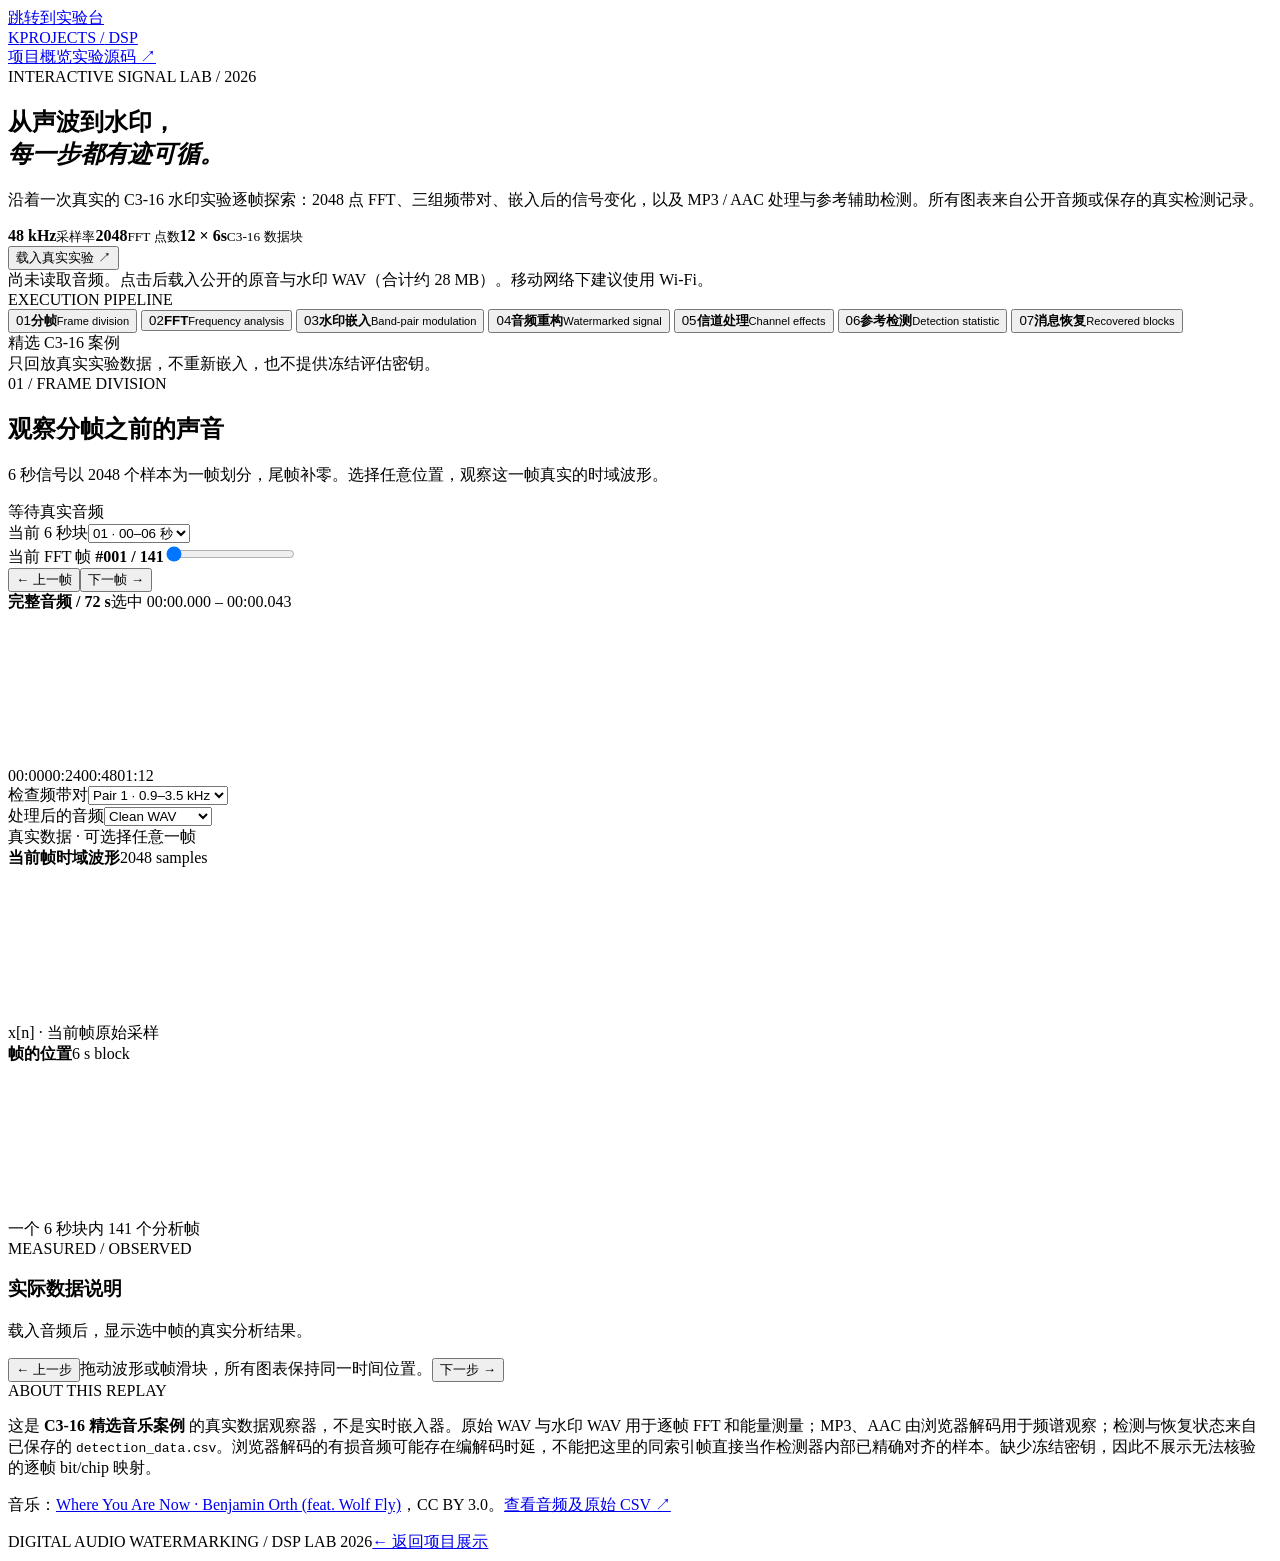
==== docs/lab.html @ 2b8543b5 "Publish interactive DSP signal lab in the project Pages source" ====
<!doctype html>
<html lang="zh-CN"><head>
<meta charset="utf-8"><meta name="viewport" content="width=device-width,initial-scale=1">
<meta name="theme-color" content="#f7f6f2">
<meta name="description" content="数字音频水印交互实验台：用真实72秒音频逐帧观察FFT、频带能量调制、信道处理和参考辅助恢复。">
<title>交互信号实验台 · Audio Watermarking</title>
<link rel="stylesheet" href="./lab.css?v=1">
<script src="./lab.js?v=1" defer></script>
</head><body>
<a class="skip" href="#workspace">跳转到实验台</a>
<header class="masthead"><div class="nav">
<a class="brand" href="https://shengkaini.com/"><span class="logo">K</span><span>PROJECTS <span class="dim">/</span> DSP</span></a>
<div class="toplinks"><a href="./">项目概览</a><a href="https://github.com/suibianba12138/blind-audio-watermarking/tree/main/course_release" target="_blank" rel="noopener">实验源码 ↗</a></div>
</div></header>
<main>
<section class="intro shell">
<div class="eyebrow">INTERACTIVE SIGNAL LAB <span> / 2026</span></div>
<h1>从声波到水印，<br><em>每一步都有迹可循。</em></h1>
<p class="lead">沿着一次真实的 C3-16 水印实验逐帧探索：2048 点 FFT、三组频带对、嵌入后的信号变化，以及 MP3 / AAC 处理与参考辅助检测。所有图表来自公开音频或保存的真实检测记录。</p>
<div class="intro-bottom"><div class="stats"><span><b>48 kHz</b><small>采样率</small></span><span><b>2048</b><small>FFT 点数</small></span><span><b>12 × 6s</b><small>C3-16 数据块</small></span></div>
<button id="loadBtn" class="primary" type="button">载入真实实验 <span aria-hidden="true">↗</span></button></div>
<div class="load-status" role="status" id="loadStatus">尚未读取音频。点击后载入公开的原音与水印 WAV（合计约 28 MB）。移动网络下建议使用 Wi-Fi。</div>
</section>
<section id="workspace" class="shell workspace">
<aside class="steps" aria-label="信号处理步骤">
<div class="small-title">EXECUTION PIPELINE</div>
<div class="steps-list" id="stepsList">
<button class="step active" type="button" data-step="0"><span>01</span><b>分帧</b><small>Frame division</small></button>
<button class="step" type="button" data-step="1"><span>02</span><b>FFT</b><small>Frequency analysis</small></button>
<button class="step" type="button" data-step="2"><span>03</span><b>水印嵌入</b><small>Band-pair modulation</small></button>
<button class="step" type="button" data-step="3"><span>04</span><b>音频重构</b><small>Watermarked signal</small></button>
<button class="step" type="button" data-step="4"><span>05</span><b>信道处理</b><small>Channel effects</small></button>
<button class="step" type="button" data-step="5"><span>06</span><b>参考检测</b><small>Detection statistic</small></button>
<button class="step" type="button" data-step="6"><span>07</span><b>消息恢复</b><small>Recovered blocks</small></button>
</div>
<div class="rail-foot">精选 C3-16 案例<br>只回放真实实验数据，不重新嵌入，也不提供冻结评估密钥。</div>
</aside>
<div class="right-pane">
<div class="stage-head">
<div><span id="stageNumber" class="small-title">01 / FRAME DIVISION</span><h2 id="stageTitle">观察分帧之前的声音</h2><p id="stageDescription">6 秒信号以 2048 个样本为一帧划分，尾帧补零。选择任意位置，观察这一帧真实的时域波形。</p></div>
<div class="provenance"><span class="dot"></span><span id="sourceLabel">等待真实音频</span></div>
</div>
<div class="toolbar">
<div class="field"><label for="blockSelect">当前 6 秒块</label><select id="blockSelect"><option value="0">01 · 00–06 秒</option></select></div>
<div class="field slider-field"><label for="frameSeek">当前 FFT 帧 <strong id="frameIndex">#001 / 141</strong></label><input id="frameSeek" type="range" min="0" max="140" step="1" value="0"></div>
<button class="secondary small-btn" id="previousFrame" type="button">← 上一帧</button><button class="secondary small-btn" id="nextFrame" type="button">下一帧 →</button>
</div>
<div class="overview-panel">
<div class="panel-caption"><strong>完整音频 / 72 s</strong><span id="timeReadout">选中 00:00.000 – 00:00.043</span></div>
<canvas id="overviewPlot" class="overview-canvas" aria-label="真实音频72秒波形及选中帧"></canvas>
<div class="scale-labels"><span>00:00</span><span>00:24</span><span>00:48</span><span>01:12</span></div>
</div>
<div class="special-controls"><div class="field" id="pairField"><label for="pairSelect">检查频带对</label><select id="pairSelect"><option value="0">Pair 1 · 0.9–3.5 kHz</option><option value="1">Pair 2 · 3.5–6.5 kHz</option><option value="2">Pair 3 · 6.5–9.5 kHz</option></select></div>
<div class="field" id="channelField"><label for="channelSelect">处理后的音频</label><select id="channelSelect"><option value="clean">Clean WAV</option><option value="mp3">MP3 128 kbps</option><option value="aac">AAC 128 kbps</option></select></div>
<span id="stageHint" class="stage-hint">真实数据 · 可选择任意一帧</span></div>
<div class="plot-grid">
<article class="plot-card"><div class="panel-caption"><strong id="leftTitle">当前帧时域波形</strong><span id="leftMeta">2048 samples</span></div><canvas id="leftPlot" class="plot-canvas" aria-label="所选帧信号图"></canvas><div id="leftFoot" class="chart-foot">x[n] · 当前帧原始采样</div></article>
<article class="plot-card"><div class="panel-caption"><strong id="rightTitle">帧的位置</strong><span id="rightMeta">6 s block</span></div><canvas id="rightPlot" class="plot-canvas" aria-label="所选帧信号图"></canvas><div id="rightFoot" class="chart-foot">一个 6 秒块内 141 个分析帧</div></article>
</div>
<div class="insight-panel"><div><span class="small-title">MEASURED / OBSERVED</span><h3 id="insightTitle">实际数据说明</h3><p id="insightText">载入音频后，显示选中帧的真实分析结果。</p></div><div id="metrics" class="metrics"></div></div>
<div class="recovered-wrap" id="recoveredWrap" hidden><div class="panel-caption"><strong>12 个六秒块</strong><span>实际检测记录 · 已接受 / UNKNOWN</span></div><div id="recoveredGrid" class="recovered-grid"></div></div>
<div class="next-row"><button id="backBtn" type="button" class="secondary">← 上一步</button><span>拖动波形或帧滑块，所有图表保持同一时间位置。</span><button id="forwardBtn" type="button" class="primary">下一步 →</button></div>
</div>
</section>
<section class="method-note shell"><span class="small-title">ABOUT THIS REPLAY</span><p>这是 <strong>C3-16 精选音乐案例</strong> 的真实数据观察器，不是实时嵌入器。原始 WAV 与水印 WAV 用于逐帧 FFT 和能量测量；MP3、AAC 由浏览器解码用于频谱观察；检测与恢复状态来自已保存的 <code>detection_data.csv</code>。浏览器解码的有损音频可能存在编解码时延，不能把这里的同索引帧直接当作检测器内部已精确对齐的样本。缺少冻结密钥，因此不展示无法核验的逐帧 bit/chip 映射。</p><p class="credits">音乐：<a href="https://www.ccmixter.org/files/Benjamin_Orth/33036" target="_blank" rel="noopener">Where You Are Now · Benjamin Orth (feat. Wolf Fly)</a>，CC BY 3.0。<a href="https://github.com/suibianba12138/blind-audio-watermarking/tree/main/course_release/media/selected_c3_16_showcase" target="_blank" rel="noopener">查看音频及原始 CSV ↗</a></p></section>
</main><footer class="footer shell"><span>DIGITAL AUDIO WATERMARKING / DSP LAB 2026</span><a href="./">← 返回项目展示</a></footer>
</body></html>
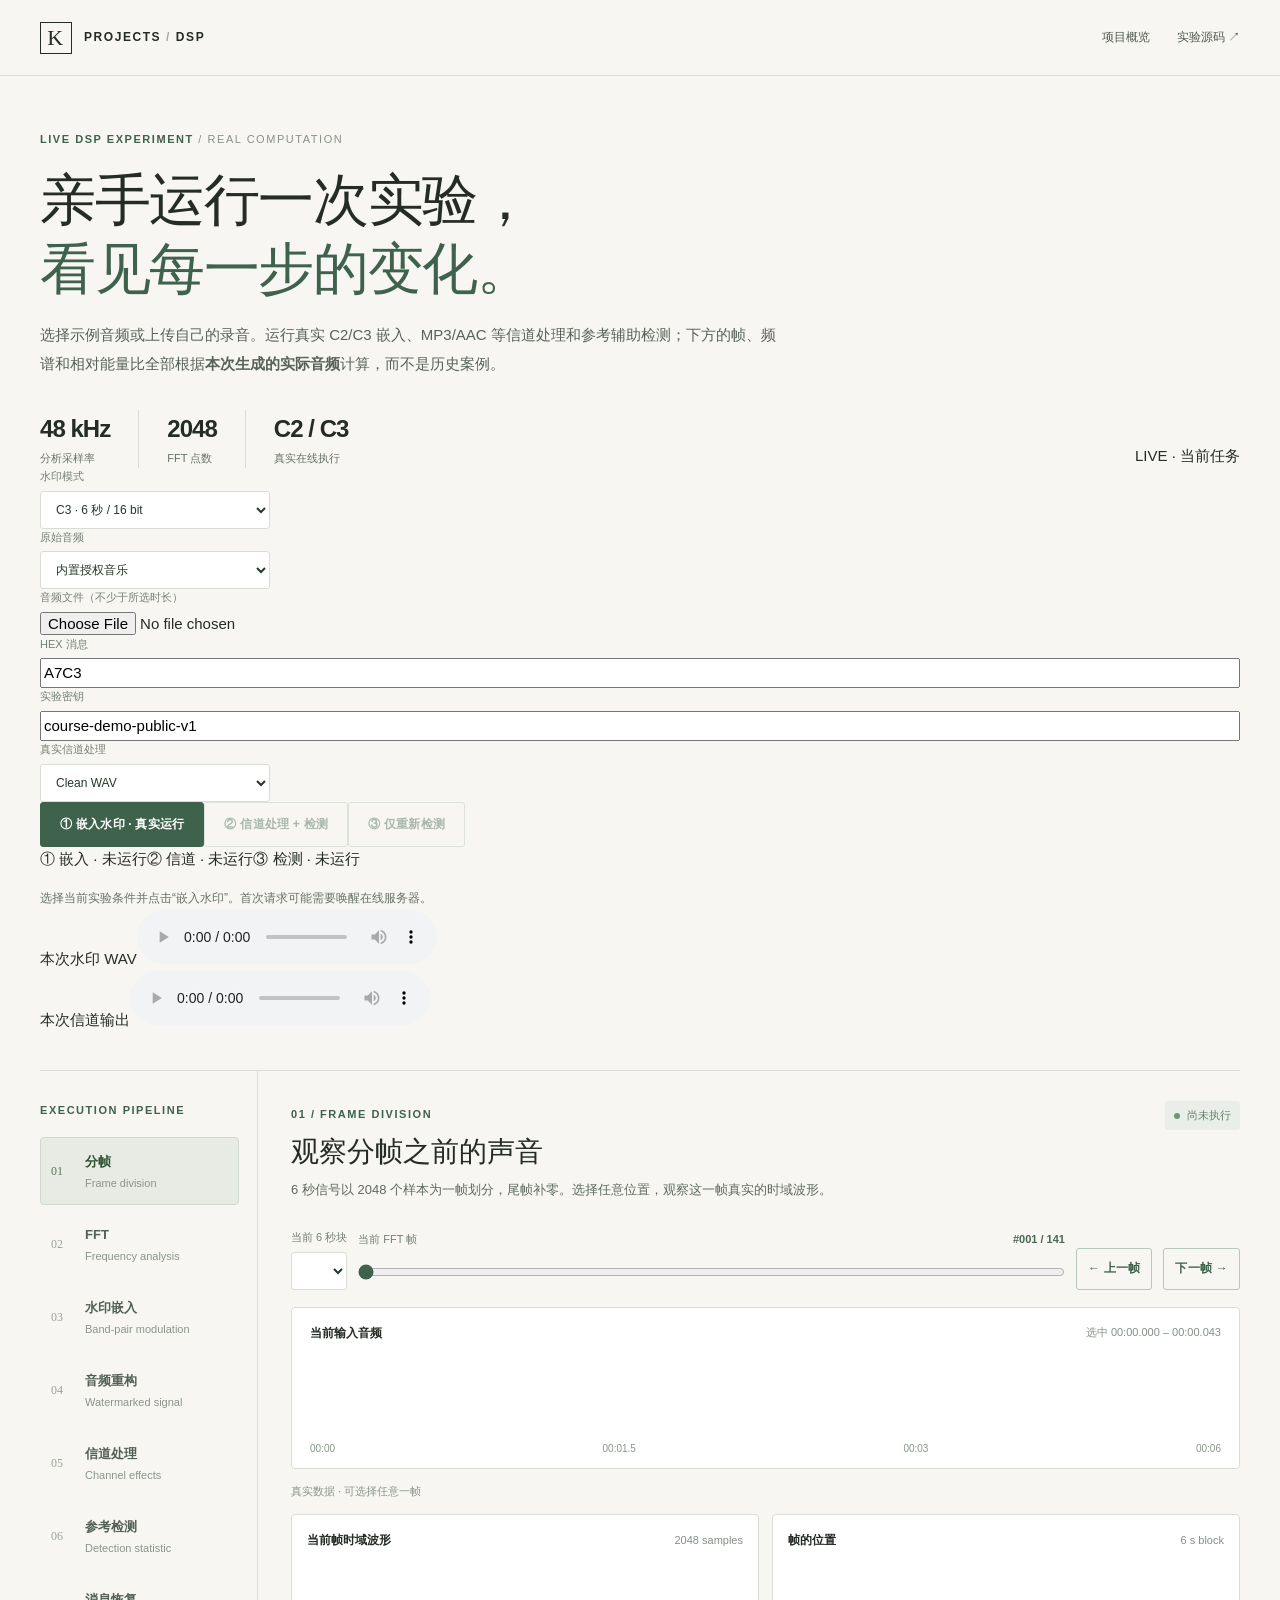
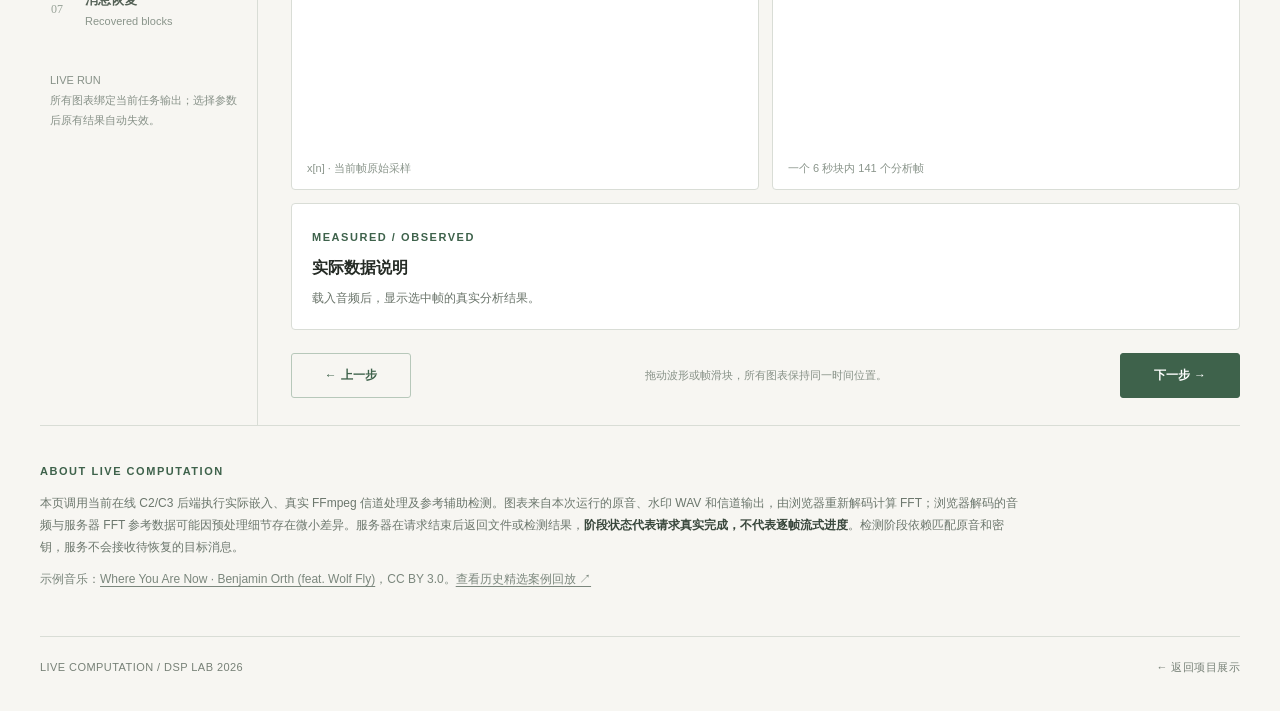
==== commit e8758ac2: "Make DSP lab show live run controls and current-task signals" ====
--- a/docs/lab.html
+++ b/docs/lab.html
@@ -3,9 +3,9 @@
 <meta charset="utf-8"><meta name="viewport" content="width=device-width,initial-scale=1">
 <meta name="theme-color" content="#f7f6f2">
 <meta name="description" content="数字音频水印交互实验台：用真实72秒音频逐帧观察FFT、频带能量调制、信道处理和参考辅助恢复。">
-<title>交互信号实验台 · Audio Watermarking</title>
+<title>实时信号实验台 · Audio Watermarking</title>
 <link rel="stylesheet" href="./lab.css?v=1">
-<script src="./lab.js?v=1" defer></script>
+<script src="./lab-live.js?v=1" defer></script>
 </head><body>
 <a class="skip" href="#workspace">跳转到实验台</a>
 <header class="masthead"><div class="nav">
@@ -14,12 +14,22 @@
 </div></header>
 <main>
 <section class="intro shell">
-<div class="eyebrow">INTERACTIVE SIGNAL LAB <span> / 2026</span></div>
-<h1>从声波到水印，<br><em>每一步都有迹可循。</em></h1>
-<p class="lead">沿着一次真实的 C3-16 水印实验逐帧探索：2048 点 FFT、三组频带对、嵌入后的信号变化，以及 MP3 / AAC 处理与参考辅助检测。所有图表来自公开音频或保存的真实检测记录。</p>
-<div class="intro-bottom"><div class="stats"><span><b>48 kHz</b><small>采样率</small></span><span><b>2048</b><small>FFT 点数</small></span><span><b>12 × 6s</b><small>C3-16 数据块</small></span></div>
-<button id="loadBtn" class="primary" type="button">载入真实实验 <span aria-hidden="true">↗</span></button></div>
-<div class="load-status" role="status" id="loadStatus">尚未读取音频。点击后载入公开的原音与水印 WAV（合计约 28 MB）。移动网络下建议使用 Wi-Fi。</div>
+<div class="eyebrow">LIVE DSP EXPERIMENT <span> / REAL COMPUTATION</span></div>
+<h1>亲手运行一次实验，<br><em>看见每一步的变化。</em></h1>
+<p class="lead">选择示例音频或上传自己的录音。运行真实 C2/C3 嵌入、MP3/AAC 等信道处理和参考辅助检测；下方的帧、频谱和相对能量比全部根据<strong>本次生成的实际音频</strong>计算，而不是历史案例。</p>
+<div class="intro-bottom"><div class="stats"><span><b>48 kHz</b><small>分析采样率</small></span><span><b>2048</b><small>FFT 点数</small></span><span><b>C2 / C3</b><small>真实在线执行</small></span></div><div class="badge-live">LIVE · 当前任务</div></div>
+<div class="execution-form" id="liveControls">
+<div class="field"><label for="liveMode">水印模式</label><select id="liveMode"><option value="c3-16">C3 · 6 秒 / 16 bit</option><option value="c2-8">C2 · 6 秒 / 8 bit</option><option value="c2-long-id">C2 · 72 秒 / 32-bit ID</option><option value="c3-192">C3 · 72 秒 / 192 bit</option></select></div>
+<div class="field"><label for="liveSource">原始音频</label><select id="liveSource"><option value="sample">内置授权音乐</option><option value="upload">上传自己的音频</option></select></div>
+<div class="field upload-field" id="uploadField" hidden><label for="liveFile">音频文件（不少于所选时长）</label><input id="liveFile" type="file" accept="audio/*"></div>
+<div class="field grow"><label for="liveMessage">HEX 消息</label><input id="liveMessage" type="text" value="A7C3" maxlength="4" autocomplete="off" spellcheck="false"></div>
+<div class="field grow"><label for="liveKey">实验密钥</label><input id="liveKey" type="text" value="course-demo-public-v1" autocomplete="off" spellcheck="false"></div>
+<div class="field"><label for="liveChannel">真实信道处理</label><select id="liveChannel"><option value="clean">Clean WAV</option><option value="mp3">MP3 · 128 kbps</option><option value="aac">AAC · 128 kbps</option><option value="mp3_aac">MP3 → AAC</option><option value="gain_minus6">音量 −6 dB</option><option value="gain_plus3">音量 +3 dB</option><option value="resample">重采样 48→44.1→48 kHz</option></select></div>
+</div>
+<div class="live-buttons"><button id="loadBtn" class="primary" type="button">① 嵌入水印 · 真实运行</button><button id="processBtn" class="secondary" type="button" disabled>② 信道处理 + 检测</button><button id="detectBtn" class="secondary" type="button" disabled>③ 仅重新检测</button></div>
+<div class="execution-timeline"><span id="phaseEmbed">① 嵌入 · 未运行</span><span id="phaseChannel">② 信道 · 未运行</span><span id="phaseDetect">③ 检测 · 未运行</span></div>
+<div class="load-status" role="status" aria-live="polite" id="loadStatus">选择当前实验条件并点击“嵌入水印”。首次请求可能需要唤醒在线服务器。</div>
+<div class="audio-results"><div><span>本次水印 WAV</span><audio id="markedPlayer" controls preload="none"></audio><a id="markedDownload" hidden download="watermarked.wav">下载水印音频 ↗</a></div><div><span>本次信道输出</span><audio id="receivedPlayer" controls preload="none"></audio><a id="receivedDownload" hidden>下载处理后音频 ↗</a></div></div>
 </section>
 <section id="workspace" class="shell workspace">
 <aside class="steps" aria-label="信号处理步骤">
@@ -33,25 +43,25 @@
 <button class="step" type="button" data-step="5"><span>06</span><b>参考检测</b><small>Detection statistic</small></button>
 <button class="step" type="button" data-step="6"><span>07</span><b>消息恢复</b><small>Recovered blocks</small></button>
 </div>
-<div class="rail-foot">精选 C3-16 案例<br>只回放真实实验数据，不重新嵌入，也不提供冻结评估密钥。</div>
+<div class="rail-foot">LIVE RUN<br>所有图表绑定当前任务输出；选择参数后原有结果自动失效。</div>
 </aside>
 <div class="right-pane">
 <div class="stage-head">
 <div><span id="stageNumber" class="small-title">01 / FRAME DIVISION</span><h2 id="stageTitle">观察分帧之前的声音</h2><p id="stageDescription">6 秒信号以 2048 个样本为一帧划分，尾帧补零。选择任意位置，观察这一帧真实的时域波形。</p></div>
-<div class="provenance"><span class="dot"></span><span id="sourceLabel">等待真实音频</span></div>
+<div class="provenance"><span class="dot"></span><span id="sourceLabel">尚未执行</span></div>
 </div>
 <div class="toolbar">
-<div class="field"><label for="blockSelect">当前 6 秒块</label><select id="blockSelect"><option value="0">01 · 00–06 秒</option></select></div>
+<div class="field"><label for="blockSelect">当前 6 秒块</label><select id="blockSelect"></select></div>
 <div class="field slider-field"><label for="frameSeek">当前 FFT 帧 <strong id="frameIndex">#001 / 141</strong></label><input id="frameSeek" type="range" min="0" max="140" step="1" value="0"></div>
 <button class="secondary small-btn" id="previousFrame" type="button">← 上一帧</button><button class="secondary small-btn" id="nextFrame" type="button">下一帧 →</button>
 </div>
 <div class="overview-panel">
-<div class="panel-caption"><strong>完整音频 / 72 s</strong><span id="timeReadout">选中 00:00.000 – 00:00.043</span></div>
+<div class="panel-caption"><strong id="overviewTitle">当前输入音频</strong><span id="timeReadout">选中 00:00.000 – 00:00.043</span></div>
 <canvas id="overviewPlot" class="overview-canvas" aria-label="真实音频72秒波形及选中帧"></canvas>
-<div class="scale-labels"><span>00:00</span><span>00:24</span><span>00:48</span><span>01:12</span></div>
+<div class="scale-labels"><span>00:00</span><span id="timeQuarter">00:01.5</span><span id="timeHalf">00:03</span><span id="timeEnd">00:06</span></div>
 </div>
 <div class="special-controls"><div class="field" id="pairField"><label for="pairSelect">检查频带对</label><select id="pairSelect"><option value="0">Pair 1 · 0.9–3.5 kHz</option><option value="1">Pair 2 · 3.5–6.5 kHz</option><option value="2">Pair 3 · 6.5–9.5 kHz</option></select></div>
-<div class="field" id="channelField"><label for="channelSelect">处理后的音频</label><select id="channelSelect"><option value="clean">Clean WAV</option><option value="mp3">MP3 128 kbps</option><option value="aac">AAC 128 kbps</option></select></div>
+<div class="field" id="channelField"><label for="channelSelect">处理后的音频</label><select id="channelSelect"><option value="clean">当前水印 WAV</option><option value="mp3">本次信道输出</option></select></div>
 <span id="stageHint" class="stage-hint">真实数据 · 可选择任意一帧</span></div>
 <div class="plot-grid">
 <article class="plot-card"><div class="panel-caption"><strong id="leftTitle">当前帧时域波形</strong><span id="leftMeta">2048 samples</span></div><canvas id="leftPlot" class="plot-canvas" aria-label="所选帧信号图"></canvas><div id="leftFoot" class="chart-foot">x[n] · 当前帧原始采样</div></article>
@@ -62,6 +72,6 @@
 <div class="next-row"><button id="backBtn" type="button" class="secondary">← 上一步</button><span>拖动波形或帧滑块，所有图表保持同一时间位置。</span><button id="forwardBtn" type="button" class="primary">下一步 →</button></div>
 </div>
 </section>
-<section class="method-note shell"><span class="small-title">ABOUT THIS REPLAY</span><p>这是 <strong>C3-16 精选音乐案例</strong> 的真实数据观察器，不是实时嵌入器。原始 WAV 与水印 WAV 用于逐帧 FFT 和能量测量；MP3、AAC 由浏览器解码用于频谱观察；检测与恢复状态来自已保存的 <code>detection_data.csv</code>。浏览器解码的有损音频可能存在编解码时延，不能把这里的同索引帧直接当作检测器内部已精确对齐的样本。缺少冻结密钥，因此不展示无法核验的逐帧 bit/chip 映射。</p><p class="credits">音乐：<a href="https://www.ccmixter.org/files/Benjamin_Orth/33036" target="_blank" rel="noopener">Where You Are Now · Benjamin Orth (feat. Wolf Fly)</a>，CC BY 3.0。<a href="https://github.com/suibianba12138/blind-audio-watermarking/tree/main/course_release/media/selected_c3_16_showcase" target="_blank" rel="noopener">查看音频及原始 CSV ↗</a></p></section>
-</main><footer class="footer shell"><span>DIGITAL AUDIO WATERMARKING / DSP LAB 2026</span><a href="./">← 返回项目展示</a></footer>
+<section class="method-note shell"><span class="small-title">ABOUT LIVE COMPUTATION</span><p>本页调用当前在线 C2/C3 后端执行实际嵌入、真实 FFmpeg 信道处理及参考辅助检测。图表来自本次运行的原音、水印 WAV 和信道输出，由浏览器重新解码计算 FFT；浏览器解码的音频与服务器 FFT 参考数据可能因预处理细节存在微小差异。服务器在请求结束后返回文件或检测结果，<strong>阶段状态代表请求真实完成，不代表逐帧流式进度</strong>。检测阶段依赖匹配原音和密钥，服务不会接收待恢复的目标消息。</p><p class="credits">示例音乐：<a href="https://www.ccmixter.org/files/Benjamin_Orth/33036" target="_blank" rel="noopener">Where You Are Now · Benjamin Orth (feat. Wolf Fly)</a>，CC BY 3.0。<a href="./lab-replay.html">查看历史精选案例回放 ↗</a></p></section>
+</main><footer class="footer shell"><span>LIVE COMPUTATION / DSP LAB 2026</span><a href="./">← 返回项目展示</a></footer>
 </body></html>
--- a/docs/lab.css
+++ b/docs/lab.css
@@ -0,0 +1,9 @@
+:root{--bg:#f7f6f2;--ink:#252b25;--muted:#687267;--accent:#3e624b;--line:#d9ddd6;--paper:#fff;--soft:#f0f0eb;--blue:#667e91}
+*{box-sizing:border-box}html{scroll-behavior:smooth}body{margin:0;background:var(--bg);color:var(--ink);font:15px/1.6 -apple-system,BlinkMacSystemFont,"Segoe UI","Noto Sans SC","PingFang SC",sans-serif}button,input,select{font:inherit}button{cursor:pointer}button:focus-visible,a:focus-visible,input:focus-visible,select:focus-visible{outline:2px solid var(--accent);outline-offset:2px}a{color:inherit;text-decoration:none}a:hover{color:var(--accent)}.skip{position:absolute;top:-100px;left:12px;padding:10px;background:#fff;z-index:100}.skip:focus{top:12px}
+.shell{width:min(1200px,calc(100% - 72px));margin-inline:auto}.masthead{height:76px;position:sticky;top:0;z-index:20;background:rgba(247,246,242,.96);border-bottom:1px solid var(--line);backdrop-filter:blur(12px)}.nav{width:min(1200px,calc(100% - 72px));margin:auto;height:100%;display:flex;justify-content:space-between;align-items:center}.brand{display:flex;gap:12px;align-items:center;font-size:12px;font-weight:700;letter-spacing:.13em}.logo{height:32px;width:32px;border:1px solid var(--ink);display:grid;place-items:center;font:22px Georgia,serif}.dim{color:#a1aaa1}.toplinks{display:flex;gap:27px;font-size:12px;color:#505a51}
+.intro{padding:55px 0 38px}.eyebrow,.small-title{font-size:11px;letter-spacing:.14em;color:var(--accent);font-weight:700}.eyebrow span{font-weight:400;color:#8a9189}.intro h1{font-family:Georgia,"Noto Serif SC","Songti SC",serif;font-size:clamp(34px,4.4vw,57px);font-weight:400;line-height:1.23;letter-spacing:-.025em;margin:17px 0}.intro h1 em{font-style:normal;color:var(--accent)}.lead{max-width:740px;line-height:1.9;color:#586259;margin:0}.intro-bottom{display:flex;justify-content:space-between;gap:20px;align-items:end;margin-top:32px}.stats{display:flex;gap:0;flex-wrap:wrap}.stats>span{padding:0 28px;border-left:1px solid var(--line);display:flex;flex-direction:column;gap:2px}.stats>span:first-child{padding-left:0;border:0}.stats b{font-size:24px;font-weight:600;letter-spacing:-.04em}.stats small{font-size:11px;color:var(--muted)}.primary,.secondary{border:1px solid var(--accent);border-radius:3px;padding:12px 19px;font-size:12px;font-weight:700;letter-spacing:.02em;background:var(--accent);color:#fff}.primary:hover{background:#304e3a}.secondary{color:var(--accent);background:transparent;border-color:#b7c8ba}.secondary:hover{background:#e8eee7}.load-status{margin-top:18px;color:#667168;font-size:12px;min-height:21px}.load-status.error{color:#9d4646}.load-status.good{color:#3b7551}
+.workspace{display:grid;grid-template-columns:218px minmax(0,1fr);border-top:1px solid var(--line);border-bottom:1px solid var(--line);min-height:770px}.steps{padding:31px 18px 30px 0;border-right:1px solid var(--line)}.steps-list{margin-top:18px;display:flex;flex-direction:column;gap:5px}.step{width:100%;display:grid;grid-template-columns:26px 1fr;grid-template-rows:24px 18px;column-gap:8px;text-align:left;align-items:center;border:1px solid transparent;background:transparent;border-radius:4px;padding:12px 10px;color:#536055}.step span{grid-row:1/3;color:#9aa49a;font:12px Georgia,serif}.step b{font-size:13px;font-weight:600}.step small{font-size:11px;color:#8a958b}.step:hover{border-color:#d5dfd5}.step.active{background:#e7ebe3;border-color:#d0dace;color:#2a5034}.step.active span{color:#59765c}.rail-foot{margin-top:28px;color:#879188;font-size:11px;line-height:1.8;padding-left:10px}
+.right-pane{padding:30px 0 27px 33px;min-width:0}.stage-head{display:flex;justify-content:space-between;align-items:flex-start;gap:15px}.stage-head h2{font:normal 28px/1.3 Georgia,"Noto Serif SC","Songti SC",serif;margin:9px 0}.stage-head p{color:#5f6960;max-width:660px;line-height:1.75;font-size:13px;margin:0}.provenance{white-space:nowrap;font-size:11px;color:#66816b;display:flex;align-items:center;gap:7px;background:#e9efe8;padding:6px 9px;border-radius:3px}.dot{height:6px;width:6px;border-radius:50%;background:#6e9774}.toolbar{display:flex;align-items:end;gap:11px;margin:27px 0 17px;flex-wrap:wrap}.field{display:flex;flex-direction:column;gap:5px}.field label{color:#758075;font-size:11px}.field select{padding:9px 11px;max-width:230px;min-height:38px;border:1px solid var(--line);background:#fff;border-radius:3px;color:#25382a;font-size:12px}.slider-field{flex:1;min-width:180px}.slider-field label{display:flex;justify-content:space-between;gap:10px}.slider-field strong{color:#486953}.slider-field input{width:100%;accent-color:var(--accent);margin:10px 0}.small-btn{padding:10px 11px;white-space:nowrap}.overview-panel,.plot-card,.insight-panel,.recovered-wrap{background:#fff;border:1px solid var(--line);border-radius:4px}.overview-panel{padding:16px 18px 11px}.panel-caption{display:flex;justify-content:space-between;gap:12px;align-items:center;font-size:12px}.panel-caption strong{font-weight:600}.panel-caption span{color:#859086;font-size:11px}.overview-canvas{width:100%;height:96px;display:block;cursor:crosshair;touch-action:pan-y}.scale-labels{display:flex;justify-content:space-between;font-size:10px;color:#8a9689;padding-top:2px}.special-controls{margin:14px 0;display:flex;justify-content:space-between;gap:13px;align-items:end;flex-wrap:wrap}.special-controls .field{display:none}.stage-hint{font-size:11px;color:#8a948a}.plot-grid{display:grid;grid-template-columns:1fr 1fr;gap:13px}.plot-card{padding:16px 15px 12px;min-width:0}.plot-canvas{display:block;height:188px;width:100%;margin-top:13px}.chart-foot{font-size:11px;color:#8a958b;margin-top:8px;min-height:17px}.insight-panel{padding:20px;margin-top:13px;display:flex;justify-content:space-between;gap:20px}.insight-panel h3{font-size:16px;font-weight:600;margin:7px 0}.insight-panel p{font-size:12px;color:#6a746a;margin:0;max-width:550px;line-height:1.75}.metrics{display:grid;grid-template-columns:repeat(2,minmax(85px,1fr));gap:12px;align-content:center;min-width:220px}.metric b{display:block;font-size:18px;font-weight:600;font-variant-numeric:tabular-nums}.metric small{display:block;color:#829082;font-size:10px}.recovered-wrap{margin-top:13px;padding:16px}.recovered-grid{display:grid;grid-template-columns:repeat(6,minmax(0,1fr));gap:7px;margin-top:14px}.recover-block{background:#edf2ec;border:1px solid #d5e3d4;border-radius:3px;padding:10px 7px;text-align:left}.recover-block.current{outline:2px solid #55775d}.recover-block.unknown{background:#f3ebe7;border-color:#ead5cb}.recover-block small{font-size:10px;color:#829082;display:block}.recover-block b{font-size:12px;font-weight:600}.next-row{display:flex;align-items:center;justify-content:space-between;gap:12px;margin-top:23px}.next-row span{color:#879187;font-size:11px;text-align:center}.next-row button{min-width:120px}.method-note{padding:32px 0 35px}.method-note p{font-size:12px;max-width:980px;color:#6c776d;line-height:1.85;margin:10px 0}.method-note strong{color:#39473c}.method-note a{text-decoration:underline;text-underline-offset:3px}.credits{color:#7b877d!important}.footer{border-top:1px solid var(--line);padding:22px 0 35px;display:flex;justify-content:space-between;gap:10px;color:#778177;font-size:11px;letter-spacing:.04em}
+button:disabled{opacity:.42;cursor:not-allowed}
+@media(max-width:960px){.workspace{grid-template-columns:1fr}.steps{padding:20px 0;border-right:0;border-bottom:1px solid var(--line)}.steps-list{display:flex;flex-direction:row;overflow:auto;gap:8px;padding-bottom:4px}.step{flex:0 0 139px}.rail-foot{display:none}.right-pane{padding:23px 0 25px}.stage-head{flex-wrap:wrap}.intro{padding-top:35px}}
+@media(max-width:640px){.shell,.nav{width:calc(100% - 30px)}.masthead{height:64px}.toplinks{gap:12px}.toplinks a{font-size:11px}.intro{padding:31px 0}.intro-bottom{align-items:stretch;flex-direction:column}.stats>span{padding:0 17px}.stats b{font-size:21px}.primary,.secondary{padding:10px 12px}.plot-grid{grid-template-columns:1fr}.plot-canvas{height:160px}.insight-panel{flex-direction:column}.metrics{min-width:0}.recovered-grid{grid-template-columns:repeat(3,minmax(0,1fr))}.overview-panel{padding:13px}.toolbar{gap:9px}.stage-head h2{font-size:25px}.next-row span{display:none}.footer{flex-wrap:wrap}.provenance{white-space:normal}}
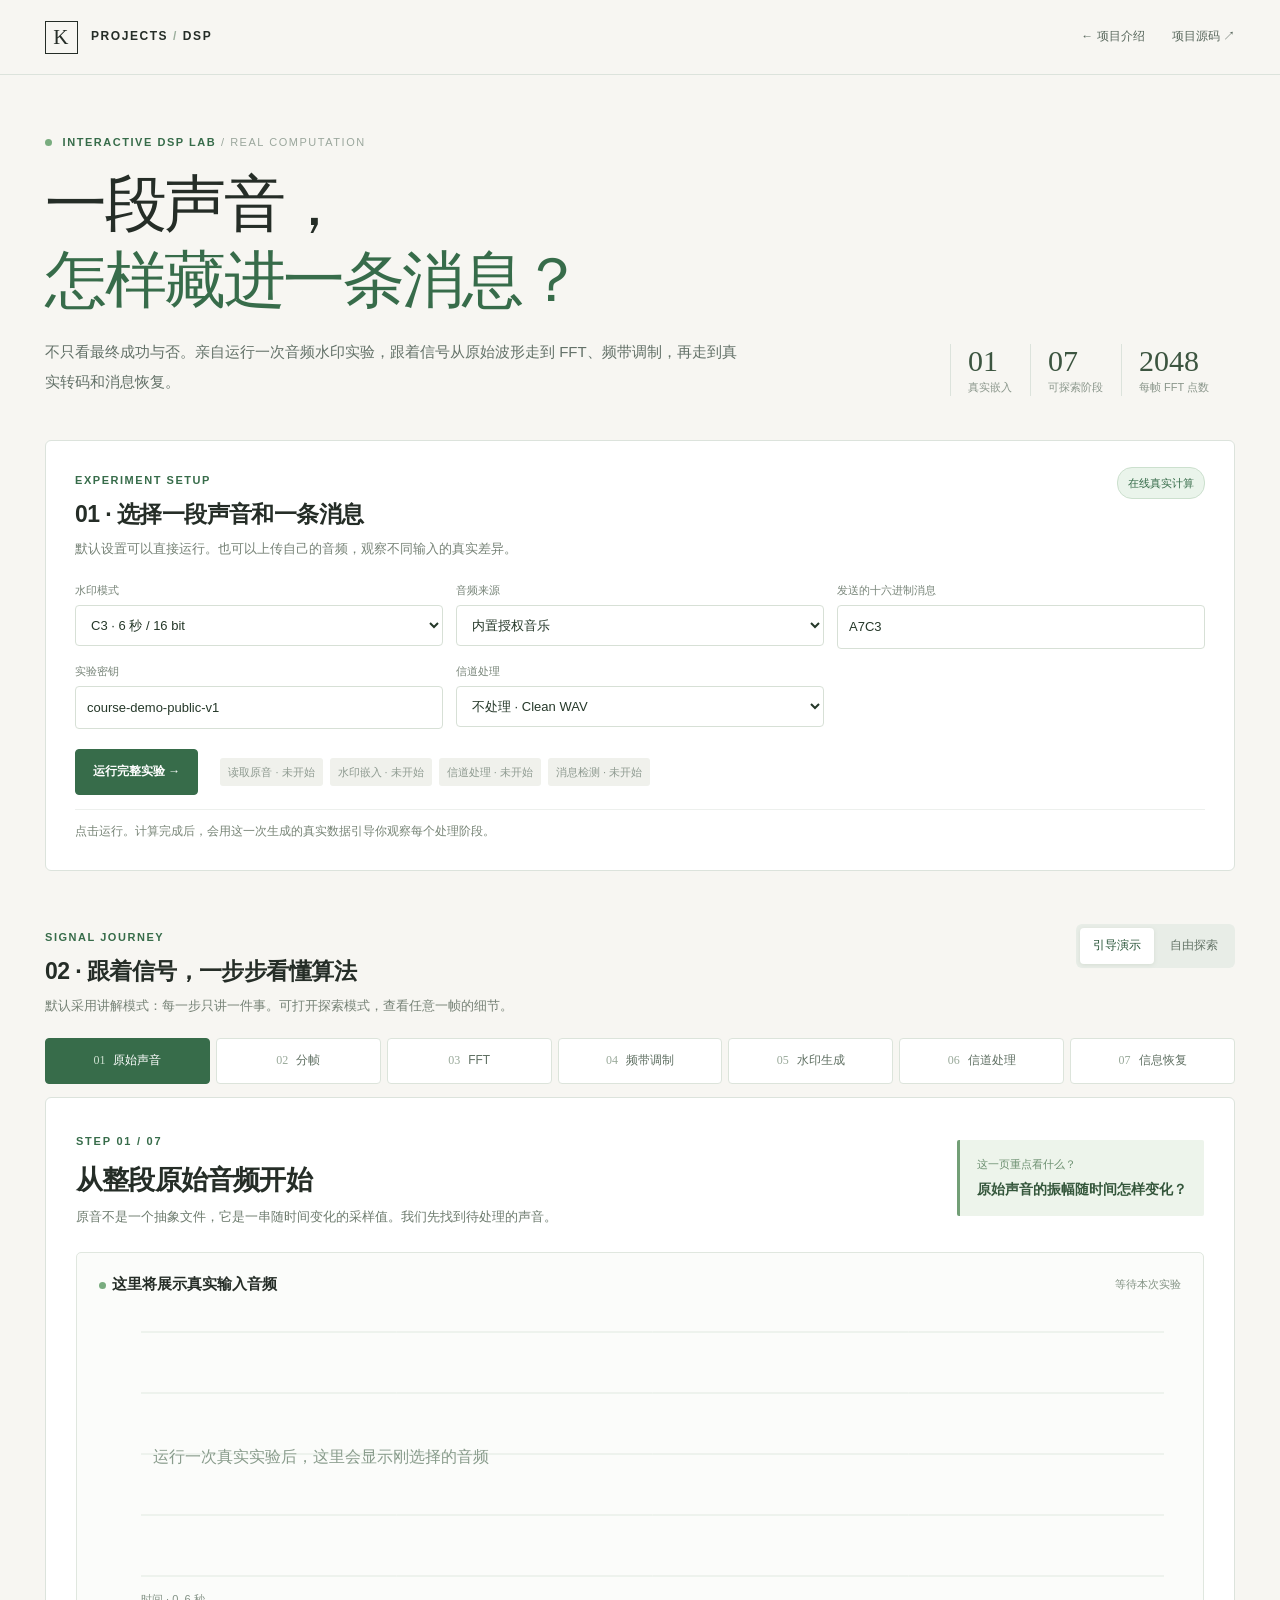
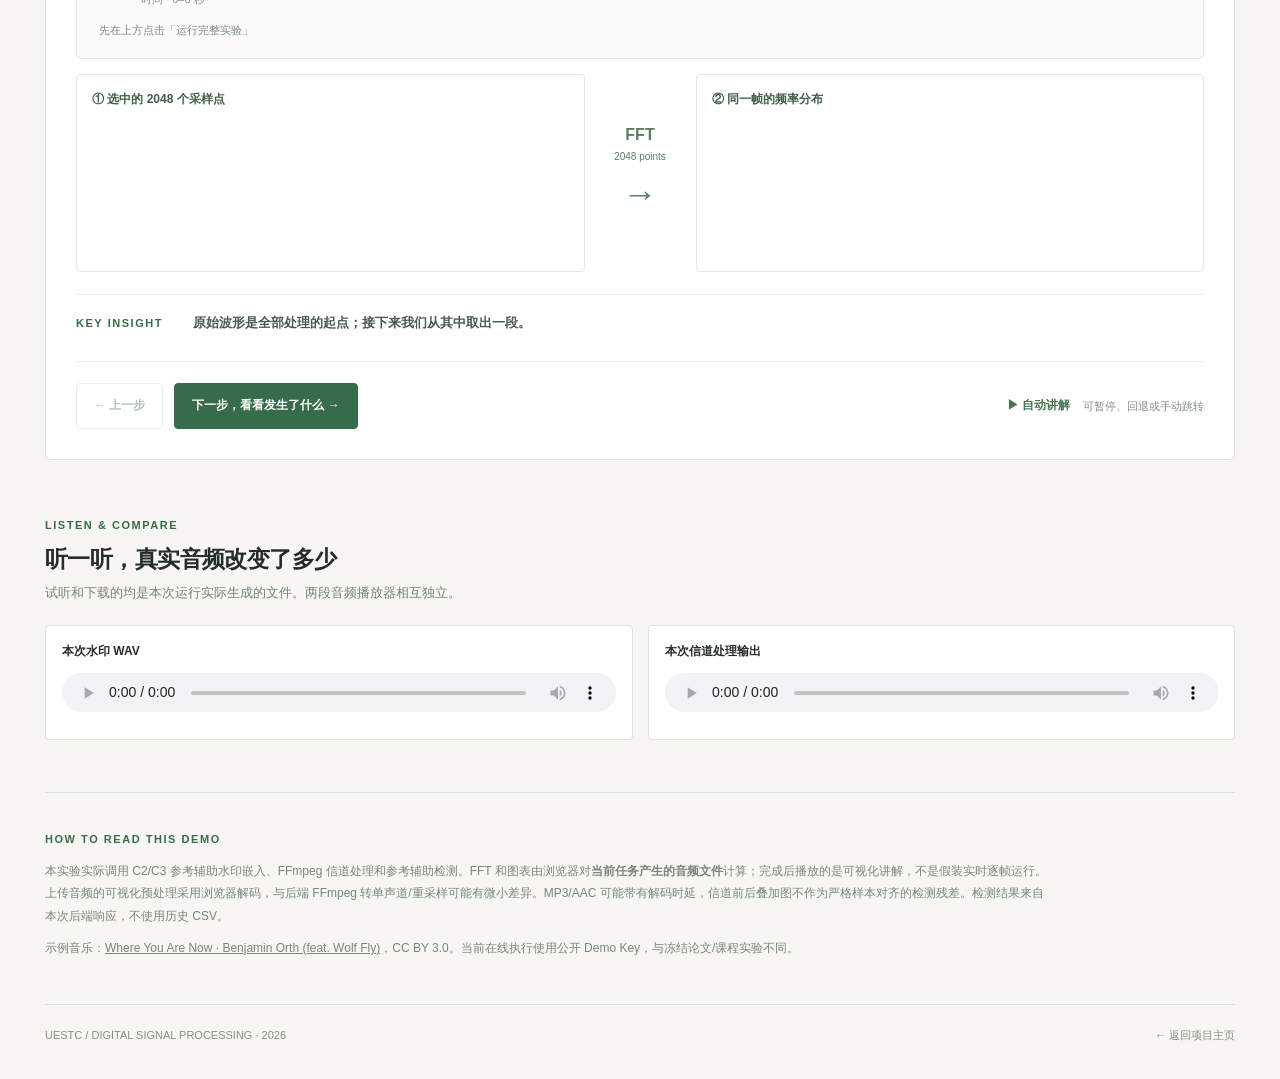
==== commit 854bdc1b: "Set guided visual DSP lab as the default interactive experiment page" ====
--- a/docs/lab.html
+++ b/docs/lab.html
@@ -1,77 +1,61 @@
 <!doctype html>
 <html lang="zh-CN"><head>
 <meta charset="utf-8"><meta name="viewport" content="width=device-width,initial-scale=1">
-<meta name="theme-color" content="#f7f6f2">
-<meta name="description" content="数字音频水印交互实验台：用真实72秒音频逐帧观察FFT、频带能量调制、信道处理和参考辅助恢复。">
-<title>实时信号实验台 · Audio Watermarking</title>
-<link rel="stylesheet" href="./lab.css?v=1">
-<script src="./lab-live.js?v=1" defer></script>
+<meta name="color-scheme" content="light"><meta name="theme-color" content="#f7f6f2">
+<meta name="description" content="交互式 DSP 音频水印实验：亲自运行 C2/C3，沿着波形、分帧、FFT、频带能量、信道和检测看清每一步。">
+<title>可视化 DSP 实验台 | Audio Watermarking</title>
+<link rel="stylesheet" href="./lab-visual.css?v=4">
+<script src="./lab-visual.js?v=4" defer></script>
 </head><body>
-<a class="skip" href="#workspace">跳转到实验台</a>
-<header class="masthead"><div class="nav">
-<a class="brand" href="https://shengkaini.com/"><span class="logo">K</span><span>PROJECTS <span class="dim">/</span> DSP</span></a>
-<div class="toplinks"><a href="./">项目概览</a><a href="https://github.com/suibianba12138/blind-audio-watermarking/tree/main/course_release" target="_blank" rel="noopener">实验源码 ↗</a></div>
+<a class="skip" href="#lab">跳转到实验台</a>
+<header class="header"><div class="shell topbar">
+<a class="wordmark" href="https://shengkaini.com/"><span class="mark">K</span><span>PROJECTS <i>/</i> DSP</span></a>
+<nav aria-label="导航"><a href="./">← 项目介绍</a><a href="https://github.com/suibianba12138/blind-audio-watermarking/tree/main/course_release" target="_blank" rel="noopener noreferrer">项目源码 ↗</a></nav>
 </div></header>
 <main>
-<section class="intro shell">
-<div class="eyebrow">LIVE DSP EXPERIMENT <span> / REAL COMPUTATION</span></div>
-<h1>亲手运行一次实验，<br><em>看见每一步的变化。</em></h1>
-<p class="lead">选择示例音频或上传自己的录音。运行真实 C2/C3 嵌入、MP3/AAC 等信道处理和参考辅助检测；下方的帧、频谱和相对能量比全部根据<strong>本次生成的实际音频</strong>计算，而不是历史案例。</p>
-<div class="intro-bottom"><div class="stats"><span><b>48 kHz</b><small>分析采样率</small></span><span><b>2048</b><small>FFT 点数</small></span><span><b>C2 / C3</b><small>真实在线执行</small></span></div><div class="badge-live">LIVE · 当前任务</div></div>
-<div class="execution-form" id="liveControls">
-<div class="field"><label for="liveMode">水印模式</label><select id="liveMode"><option value="c3-16">C3 · 6 秒 / 16 bit</option><option value="c2-8">C2 · 6 秒 / 8 bit</option><option value="c2-long-id">C2 · 72 秒 / 32-bit ID</option><option value="c3-192">C3 · 72 秒 / 192 bit</option></select></div>
-<div class="field"><label for="liveSource">原始音频</label><select id="liveSource"><option value="sample">内置授权音乐</option><option value="upload">上传自己的音频</option></select></div>
-<div class="field upload-field" id="uploadField" hidden><label for="liveFile">音频文件（不少于所选时长）</label><input id="liveFile" type="file" accept="audio/*"></div>
-<div class="field grow"><label for="liveMessage">HEX 消息</label><input id="liveMessage" type="text" value="A7C3" maxlength="4" autocomplete="off" spellcheck="false"></div>
-<div class="field grow"><label for="liveKey">实验密钥</label><input id="liveKey" type="text" value="course-demo-public-v1" autocomplete="off" spellcheck="false"></div>
-<div class="field"><label for="liveChannel">真实信道处理</label><select id="liveChannel"><option value="clean">Clean WAV</option><option value="mp3">MP3 · 128 kbps</option><option value="aac">AAC · 128 kbps</option><option value="mp3_aac">MP3 → AAC</option><option value="gain_minus6">音量 −6 dB</option><option value="gain_plus3">音量 +3 dB</option><option value="resample">重采样 48→44.1→48 kHz</option></select></div>
+<section class="shell opening">
+<div class="eyebrow"><span class="spot"></span> INTERACTIVE DSP LAB <span class="eyebrow-muted">/ REAL COMPUTATION</span></div>
+<div class="opening-grid"><div><h1>一段声音，<br><em>怎样藏进一条消息？</em></h1>
+<p>不只看最终成功与否。亲自运行一次音频水印实验，跟着信号从原始波形走到 FFT、频带调制，再走到真实转码和消息恢复。</p></div>
+<div class="opening-stats"><div><strong>01</strong><span>真实嵌入</span></div><div><strong>07</strong><span>可探索阶段</span></div><div><strong>2048</strong><span>每帧 FFT 点数</span></div></div>
+</div></section>
+<section class="shell config" aria-labelledby="configure-title"><div class="block-head"><div><span class="eyebrow">EXPERIMENT SETUP</span><h2 id="configure-title">01 · 选择一段声音和一条消息</h2><p>默认设置可以直接运行。也可以上传自己的音频，观察不同输入的真实差异。</p></div><span class="tag">在线真实计算</span></div>
+<div class="config-grid">
+<label>水印模式<select id="mode"><option value="c3-16">C3 · 6 秒 / 16 bit</option><option value="c2-8">C2 · 6 秒 / 8 bit</option><option value="c2-long-id">C2 · 72 秒 / 重复 32-bit 身份</option><option value="c3-192">C3 · 72 秒 / 192 bit</option></select></label>
+<label>音频来源<select id="source"><option value="sample">内置授权音乐</option><option value="upload">上传自己的音频</option></select></label>
+<label id="uploadWrap" hidden>选择文件<input type="file" id="upload" accept="audio/*"></label>
+<label>发送的十六进制消息<input id="payload" type="text" autocomplete="off" spellcheck="false" value="A7C3" maxlength="4"></label>
+<label>实验密钥<input id="key" type="text" value="course-demo-public-v1" autocomplete="off" spellcheck="false"></label>
+<label>信道处理<select id="channel"><option value="clean">不处理 · Clean WAV</option><option value="mp3">MP3 · 128 kbps</option><option value="aac">AAC-LC · 128 kbps</option><option value="mp3_aac">MP3 → AAC</option><option value="gain_minus6">音量 −6 dB</option><option value="gain_plus3">音量 +3 dB</option><option value="resample">重采样 48 → 44.1 → 48 kHz</option></select></label>
 </div>
-<div class="live-buttons"><button id="loadBtn" class="primary" type="button">① 嵌入水印 · 真实运行</button><button id="processBtn" class="secondary" type="button" disabled>② 信道处理 + 检测</button><button id="detectBtn" class="secondary" type="button" disabled>③ 仅重新检测</button></div>
-<div class="execution-timeline"><span id="phaseEmbed">① 嵌入 · 未运行</span><span id="phaseChannel">② 信道 · 未运行</span><span id="phaseDetect">③ 检测 · 未运行</span></div>
-<div class="load-status" role="status" aria-live="polite" id="loadStatus">选择当前实验条件并点击“嵌入水印”。首次请求可能需要唤醒在线服务器。</div>
-<div class="audio-results"><div><span>本次水印 WAV</span><audio id="markedPlayer" controls preload="none"></audio><a id="markedDownload" hidden download="watermarked.wav">下载水印音频 ↗</a></div><div><span>本次信道输出</span><audio id="receivedPlayer" controls preload="none"></audio><a id="receivedDownload" hidden>下载处理后音频 ↗</a></div></div>
+<div class="config-action"><button type="button" class="button primary" id="run">运行完整实验 <span>→</span></button><div class="run-lines"><span id="state-prep">读取原音 · 未开始</span><span id="state-embed">水印嵌入 · 未开始</span><span id="state-process">信道处理 · 未开始</span><span id="state-detect">消息检测 · 未开始</span></div></div>
+<div class="status" role="status" aria-live="polite" id="status">点击运行。计算完成后，会用这一次生成的真实数据引导你观察每个处理阶段。</div>
 </section>
-<section id="workspace" class="shell workspace">
-<aside class="steps" aria-label="信号处理步骤">
-<div class="small-title">EXECUTION PIPELINE</div>
-<div class="steps-list" id="stepsList">
-<button class="step active" type="button" data-step="0"><span>01</span><b>分帧</b><small>Frame division</small></button>
-<button class="step" type="button" data-step="1"><span>02</span><b>FFT</b><small>Frequency analysis</small></button>
-<button class="step" type="button" data-step="2"><span>03</span><b>水印嵌入</b><small>Band-pair modulation</small></button>
-<button class="step" type="button" data-step="3"><span>04</span><b>音频重构</b><small>Watermarked signal</small></button>
-<button class="step" type="button" data-step="4"><span>05</span><b>信道处理</b><small>Channel effects</small></button>
-<button class="step" type="button" data-step="5"><span>06</span><b>参考检测</b><small>Detection statistic</small></button>
-<button class="step" type="button" data-step="6"><span>07</span><b>消息恢复</b><small>Recovered blocks</small></button>
+<section class="shell lab" id="lab" aria-label="信号实验可视化">
+<div class="lab-top"><div><span class="eyebrow">SIGNAL JOURNEY</span><h2>02 · 跟着信号，一步步看懂算法</h2><p>默认采用讲解模式：每一步只讲一件事。可打开探索模式，查看任意一帧的细节。</p></div><div class="mode-switch" role="group" aria-label="浏览模式"><button id="guidedMode" class="selected" type="button" aria-pressed="true">引导演示</button><button id="exploreMode" type="button" aria-pressed="false">自由探索</button></div></div>
+<nav class="journey-nav" id="journeyNav" aria-label="信号处理七个阶段">
+<button type="button" class="journey-step current" data-step="0"><span>01</span>原始声音</button>
+<button type="button" class="journey-step" data-step="1"><span>02</span>分帧</button>
+<button type="button" class="journey-step" data-step="2"><span>03</span>FFT</button>
+<button type="button" class="journey-step" data-step="3"><span>04</span>频带调制</button>
+<button type="button" class="journey-step" data-step="4"><span>05</span>水印生成</button>
+<button type="button" class="journey-step" data-step="5"><span>06</span>信道处理</button>
+<button type="button" class="journey-step" data-step="6"><span>07</span>信息恢复</button>
+</nav>
+<div class="stage">
+<div class="stage-explainer"><div><span class="step-number" id="stageIndex">STEP 01 / 07</span><h3 id="stageTitle">从整段原始音频开始</h3><p id="stageExplain">这是尚未嵌入消息的声音。先选出其中一小段，下一步再观察这段音频怎样被分成 FFT 分析帧。</p></div><div class="question"><span>这一页重点看什么？</span><strong id="stageQuestion">原始音频是怎样随时间变化的？</strong></div></div>
+<div class="visual"><div class="visual-head"><div><span class="live-dot"></span><strong id="plotHeading">原始音频 · 时间波形</strong></div><span id="plotTag">等待本次实验</span></div>
+<canvas id="heroPlot" class="hero-plot" aria-label="真实音频信号主图"></canvas>
+<div class="plot-legend" id="plotLegend"><span class="legend"><i class="green"></i>当前信号</span><span class="legend">拖动或点击波形以选择时间</span></div>
 </div>
-<div class="rail-foot">LIVE RUN<br>所有图表绑定当前任务输出；选择参数后原有结果自动失效。</div>
-</aside>
-<div class="right-pane">
-<div class="stage-head">
-<div><span id="stageNumber" class="small-title">01 / FRAME DIVISION</span><h2 id="stageTitle">观察分帧之前的声音</h2><p id="stageDescription">6 秒信号以 2048 个样本为一帧划分，尾帧补零。选择任意位置，观察这一帧真实的时域波形。</p></div>
-<div class="provenance"><span class="dot"></span><span id="sourceLabel">尚未执行</span></div>
-</div>
-<div class="toolbar">
-<div class="field"><label for="blockSelect">当前 6 秒块</label><select id="blockSelect"></select></div>
-<div class="field slider-field"><label for="frameSeek">当前 FFT 帧 <strong id="frameIndex">#001 / 141</strong></label><input id="frameSeek" type="range" min="0" max="140" step="1" value="0"></div>
-<button class="secondary small-btn" id="previousFrame" type="button">← 上一帧</button><button class="secondary small-btn" id="nextFrame" type="button">下一帧 →</button>
-</div>
-<div class="overview-panel">
-<div class="panel-caption"><strong id="overviewTitle">当前输入音频</strong><span id="timeReadout">选中 00:00.000 – 00:00.043</span></div>
-<canvas id="overviewPlot" class="overview-canvas" aria-label="真实音频72秒波形及选中帧"></canvas>
-<div class="scale-labels"><span>00:00</span><span id="timeQuarter">00:01.5</span><span id="timeHalf">00:03</span><span id="timeEnd">00:06</span></div>
-</div>
-<div class="special-controls"><div class="field" id="pairField"><label for="pairSelect">检查频带对</label><select id="pairSelect"><option value="0">Pair 1 · 0.9–3.5 kHz</option><option value="1">Pair 2 · 3.5–6.5 kHz</option><option value="2">Pair 3 · 6.5–9.5 kHz</option></select></div>
-<div class="field" id="channelField"><label for="channelSelect">处理后的音频</label><select id="channelSelect"><option value="clean">当前水印 WAV</option><option value="mp3">本次信道输出</option></select></div>
-<span id="stageHint" class="stage-hint">真实数据 · 可选择任意一帧</span></div>
-<div class="plot-grid">
-<article class="plot-card"><div class="panel-caption"><strong id="leftTitle">当前帧时域波形</strong><span id="leftMeta">2048 samples</span></div><canvas id="leftPlot" class="plot-canvas" aria-label="所选帧信号图"></canvas><div id="leftFoot" class="chart-foot">x[n] · 当前帧原始采样</div></article>
-<article class="plot-card"><div class="panel-caption"><strong id="rightTitle">帧的位置</strong><span id="rightMeta">6 s block</span></div><canvas id="rightPlot" class="plot-canvas" aria-label="所选帧信号图"></canvas><div id="rightFoot" class="chart-foot">一个 6 秒块内 141 个分析帧</div></article>
-</div>
-<div class="insight-panel"><div><span class="small-title">MEASURED / OBSERVED</span><h3 id="insightTitle">实际数据说明</h3><p id="insightText">载入音频后，显示选中帧的真实分析结果。</p></div><div id="metrics" class="metrics"></div></div>
-<div class="recovered-wrap" id="recoveredWrap" hidden><div class="panel-caption"><strong>12 个六秒块</strong><span>实际检测记录 · 已接受 / UNKNOWN</span></div><div id="recoveredGrid" class="recovered-grid"></div></div>
-<div class="next-row"><button id="backBtn" type="button" class="secondary">← 上一步</button><span>拖动波形或帧滑块，所有图表保持同一时间位置。</span><button id="forwardBtn" type="button" class="primary">下一步 →</button></div>
-</div>
-</section>
-<section class="method-note shell"><span class="small-title">ABOUT LIVE COMPUTATION</span><p>本页调用当前在线 C2/C3 后端执行实际嵌入、真实 FFmpeg 信道处理及参考辅助检测。图表来自本次运行的原音、水印 WAV 和信道输出，由浏览器重新解码计算 FFT；浏览器解码的音频与服务器 FFT 参考数据可能因预处理细节存在微小差异。服务器在请求结束后返回文件或检测结果，<strong>阶段状态代表请求真实完成，不代表逐帧流式进度</strong>。检测阶段依赖匹配原音和密钥，服务不会接收待恢复的目标消息。</p><p class="credits">示例音乐：<a href="https://www.ccmixter.org/files/Benjamin_Orth/33036" target="_blank" rel="noopener">Where You Are Now · Benjamin Orth (feat. Wolf Fly)</a>，CC BY 3.0。<a href="./lab-replay.html">查看历史精选案例回放 ↗</a></p></section>
-</main><footer class="footer shell"><span>LIVE COMPUTATION / DSP LAB 2026</span><a href="./">← 返回项目展示</a></footer>
+<div id="spectrumStrip" class="transform" hidden><div class="mini-chart"><div class="mini-title">① 选中的 2048 个采样点</div><canvas id="miniWave"></canvas></div><div class="transform-arrow"><span>FFT</span><small>2048 points</small><b>→</b></div><div class="mini-chart"><div class="mini-title">② 同一帧的频率分布</div><canvas id="miniSpectrum"></canvas></div></div>
+<div id="comparison" class="comparison" hidden><div class="pair-heading"><span>频带 A / B · 相对能量对比</span><label>频带对 <select id="band"><option value="0">Pair 1 · 0.9–3.5 kHz</option><option value="1">Pair 2 · 3.5–6.5 kHz</option><option value="2">Pair 3 · 6.5–9.5 kHz</option></select></label></div><div class="ratio-grid"><div><span>嵌入前</span><strong id="ratioBefore">—</strong><small>A 与 B 的能量比</small></div><div class="ratio-arrow">→</div><div><span>嵌入后</span><strong id="ratioAfter">—</strong><small>同一帧，实际测量</small></div><div class="delta-card"><span>变化量 · 放大显示</span><strong id="ratioDelta">—</strong><small id="deltaNote">微小变化需要用数值观察</small></div></div><div class="pair-hint">颜色高亮的是本算法真实使用的频带，数值取自本次音频；变化量使用更敏感的刻度，不代表实际声音被放大。</div></div>
+<div id="recovery" class="recovery" hidden><div class="recover-head"><div><span>真实服务端检测</span><strong id="recoverHeadline">尚未检测</strong></div><div id="recoverTotals">—</div></div><div id="blockGrid" class="block-grid"></div></div>
+<div class="now"><span class="eyebrow">KEY INSIGHT</span><p id="takeaway">运行后，我们从一段真实声音开始，一步步追踪它的变化。</p></div>
+<div class="explore-panel" id="explorePanel" hidden><div class="explore-head"><div><strong>详细探索</strong><span>按 6 秒块、逐帧检查；不是额外的算法运行</span></div><span id="frameTime">—</span></div><div class="explore-controls"><label>6 秒数据块<select id="block"></select></label><label class="range-label">当前 FFT 帧 <b id="frameCount">1 / 141</b><input type="range" id="frame" min="0" max="140" value="0"></label><button class="text-btn" id="prevFrame" type="button">← 前一帧</button><button class="text-btn" id="nextFrame" type="button">后一帧 →</button></div></div>
+<div class="stage-footer"><div class="navigation"><button class="button subtle" id="prevStep" type="button">← 上一步</button><button class="button primary" id="nextStep" type="button">下一步，看看发生了什么 →</button></div><div class="play-controls"><button id="autoPlay" class="text-btn" type="button">▶ 自动讲解</button><span id="playState">可暂停、回退或手动跳转</span></div></div>
+</div></section>
+<section class="shell listen"><div><span class="eyebrow">LISTEN & COMPARE</span><h2>听一听，真实音频改变了多少</h2><p>试听和下载的均是本次运行实际生成的文件。两段音频播放器相互独立。</p></div><div class="listen-grid"><div><b>本次水印 WAV</b><audio controls id="markedAudio" preload="none"></audio><a id="markedLink" hidden>下载本次水印音频 ↗</a></div><div><b>本次信道处理输出</b><audio controls id="channelAudio" preload="none"></audio><a id="channelLink" hidden>下载本次处理音频 ↗</a></div></div></section>
+<section class="shell note"><span class="eyebrow">HOW TO READ THIS DEMO</span><p>本实验实际调用 C2/C3 参考辅助水印嵌入、FFmpeg 信道处理和参考辅助检测。FFT 和图表由浏览器对<strong>当前任务产生的音频文件</strong>计算；完成后播放的是可视化讲解，不是假装实时逐帧运行。上传音频的可视化预处理采用浏览器解码，与后端 FFmpeg 转单声道/重采样可能有微小差异。MP3/AAC 可能带有解码时延，信道前后叠加图不作为严格样本对齐的检测残差。检测结果来自本次后端响应，不使用历史 CSV。</p><p>示例音乐：<a href="https://www.ccmixter.org/files/Benjamin_Orth/33036" rel="noopener noreferrer" target="_blank">Where You Are Now · Benjamin Orth (feat. Wolf Fly)</a>，CC BY 3.0。当前在线执行使用公开 Demo Key，与冻结论文/课程实验不同。</p></section>
+</main><footer class="shell footer"><span>UESTC / DIGITAL SIGNAL PROCESSING · 2026</span><a href="./">← 返回项目主页</a></footer>
 </body></html>
--- a/docs/lab-visual.css
+++ b/docs/lab-visual.css
@@ -0,0 +1,10 @@
+:root{--paper:#f7f6f2;--ink:#252d27;--muted:#6b786e;--green:#376c4a;--green2:#5f9070;--blue:#748b9c;--line:#dce3dc;--soft:#eef2ec}
+*{box-sizing:border-box}html{scroll-behavior:smooth}body{margin:0;background:var(--paper);color:var(--ink);font:15px/1.65 -apple-system,BlinkMacSystemFont,"Segoe UI","Noto Sans SC",Arial,sans-serif}button,input,select{font:inherit}button{cursor:pointer}button:disabled{cursor:not-allowed;opacity:.4}a{color:inherit;text-decoration:none}a:hover{color:var(--green)}button:focus-visible,a:focus-visible,input:focus-visible,select:focus-visible{outline:2px solid var(--green);outline-offset:3px}.shell{width:min(1190px,calc(100% - 72px));margin:auto}.skip{position:absolute;top:-100px;left:15px;background:#fff;z-index:90;padding:9px}.skip:focus{top:12px}.header{height:75px;position:sticky;top:0;background:rgba(247,246,242,.96);border-bottom:1px solid var(--line);backdrop-filter:blur(12px);z-index:10}.topbar{height:100%;display:flex;align-items:center;justify-content:space-between}.wordmark{display:flex;gap:13px;align-items:center;font-size:12px;letter-spacing:.13em;font-weight:700}.wordmark i{font-style:normal;color:#9caf9d}.mark{height:33px;width:33px;border:1px solid var(--ink);display:grid;place-items:center;font:21px Georgia,serif}.topbar nav{display:flex;gap:27px;font-size:12px;color:#59685d}.eyebrow{font-size:11px;letter-spacing:.14em;font-weight:700;color:var(--green)}.eyebrow-muted{font-weight:400;color:#9ba79d}.spot,.live-dot{display:inline-block;width:7px;height:7px;border-radius:50%;background:#79ac7f;margin-right:6px}.opening{padding:58px 0 44px}.opening-grid{display:flex;align-items:end;justify-content:space-between;gap:40px}.opening h1{font:normal clamp(34px,5vw,62px)/1.22 Georgia,"Songti SC","Noto Serif SC",serif;letter-spacing:-.04em;margin:16px 0 19px}.opening h1 em{font-style:normal;color:var(--green)}.opening p{max-width:700px;color:#637168;line-height:1.95;margin:0}.opening-stats{display:flex;gap:18px;min-width:285px}.opening-stats>div{padding-left:17px;border-left:1px solid var(--line)}.opening-stats strong{display:block;font:normal 30px Georgia,serif;color:#3c5540}.opening-stats span{display:block;font-size:11px;color:#8a968b;white-space:nowrap}.config{background:white;border:1px solid var(--line);border-radius:6px;padding:26px 29px}.block-head,.lab-top{display:flex;justify-content:space-between;align-items:start;gap:20px}.block-head h2,.lab-top h2,.listen h2{font-size:23px;margin:4px 0 4px;font-weight:600;letter-spacing:-.025em}.block-head p,.lab-top p,.listen p{color:#768276;font-size:13px;margin:0}.tag{font-size:11px;color:var(--green);border:1px solid #cce0ce;background:#eaf4eb;padding:6px 10px;border-radius:15px;white-space:nowrap}.config-grid{display:grid;grid-template-columns:repeat(3,minmax(0,1fr));gap:13px;margin-top:22px}.config-grid label,.explore-controls label{display:flex;flex-direction:column;gap:6px;font-size:11px;color:#788579}.config-grid input,.config-grid select,.explore-controls select,.pair-heading select{width:100%;border:1px solid #d7e0d6;background:#fff;border-radius:4px;padding:10px 11px;min-height:41px;font-size:13px;color:#253829}.config-grid label[hidden]{display:none}.config-action{margin-top:20px;display:flex;align-items:center;gap:22px;flex-wrap:wrap}.button{padding:12px 17px;border-radius:4px;font-size:12px;font-weight:700;border:1px solid #c8d8c9}.primary{color:white;border-color:var(--green);background:var(--green)}.primary:hover{background:#285738}.subtle{color:var(--green);background:white}.subtle:hover{background:#f0f6ef}.run-lines{display:flex;gap:7px;flex-wrap:wrap}.run-lines span{font-size:11px;color:#8e9a90;background:#f0f1ec;padding:5px 8px;border-radius:3px}.run-lines span.running{background:#f6efd9;color:#807345}.run-lines span.done{background:#e6f1e6;color:#39754c}.run-lines span.failed{background:#f8eae6;color:#9b594a}.status{margin-top:14px;border-top:1px solid #edf0ed;padding-top:12px;color:#778476;font-size:12px;min-height:35px}.status.error{color:#af4e40}.status.good{color:#3a794b}
+.lab{margin-top:53px}.lab-top{margin-bottom:22px}.mode-switch{display:flex;gap:3px;padding:4px;border-radius:6px;background:#e8ede7;white-space:nowrap}.mode-switch button{padding:8px 13px;border:0;border-radius:4px;background:transparent;font-size:12px;color:#657568}.mode-switch button.selected{color:#285438;background:#fff;box-shadow:0 1px 4px #d5ddd3}.journey-nav{display:grid;grid-template-columns:repeat(7,minmax(0,1fr));gap:6px;margin-bottom:13px}.journey-step{border:1px solid #dce4db;background:#fff;padding:12px 5px;font-size:12px;display:flex;align-items:center;justify-content:center;gap:8px;border-radius:4px;color:#607063;white-space:nowrap}.journey-step span{font:12px Georgia,serif;color:#9aaa9b}.journey-step.current{background:#376c4a;color:white;border-color:#376c4a}.journey-step.current span{color:#cde0d0}.journey-step.done{background:#e9f1e9;color:#406a4d;border-color:#c9dcca}
+.stage{background:white;border:1px solid var(--line);border-radius:6px;padding:30px}.stage-explainer{display:flex;justify-content:space-between;gap:24px;align-items:center}.step-number{font:700 11px/1.3 Arial,sans-serif;letter-spacing:.16em;color:var(--green)}.stage-explainer h3{font-size:27px;letter-spacing:-.03em;line-height:1.4;margin:9px 0 7px}.stage-explainer p{color:#6d7b6e;font-size:13px;max-width:700px;margin:0}.question{max-width:255px;min-width:210px;background:#edf4eb;border-left:3px solid #729f76;padding:15px 17px;border-radius:2px}.question span{display:block;font-size:11px;color:#6d9071}.question strong{font-weight:600;display:block;font-size:14px;line-height:1.6;margin-top:5px;color:#34563b}
+.visual{background:#fbfcfa;border:1px solid #e0e7df;border-radius:5px;margin-top:24px;padding:19px 22px}.visual-head,.recover-head{display:flex;justify-content:space-between;align-items:center;gap:16px}.visual-head strong{font-size:15px}.visual-head>span{font-size:11px;color:#819182}.hero-plot{height:302px;width:100%;display:block;margin-top:14px;cursor:crosshair;touch-action:pan-y}.plot-legend{margin-top:8px;display:flex;flex-wrap:wrap;gap:17px;color:#7a897d;font-size:11px}.legend{display:inline-flex;align-items:center;gap:7px}.legend i{height:9px;width:9px;display:inline-block;border-radius:50%}.legend .green{background:#4e9464}.legend .blue{background:#728b9c}.legend .amber{background:#c29058}
+.transform{display:grid;grid-template-columns:minmax(0,1fr) 85px minmax(0,1fr);gap:13px;margin-top:15px}.mini-chart{border:1px solid #e3eae2;border-radius:4px;background:#fff;padding:15px;min-width:0}.mini-title{font-size:12px;font-weight:600;margin-bottom:6px;color:#405f49}.mini-chart canvas{height:140px;width:100%;display:block}.transform-arrow{display:flex;flex-direction:column;align-items:center;justify-content:center;color:#5b7e63}.transform-arrow span{font-weight:700;font-size:16px}.transform-arrow small{font-size:10px;white-space:nowrap}.transform-arrow b{font-size:35px;font-weight:400}
+.comparison{border:1px solid #dce9db;background:#f6faf5;padding:19px;margin-top:14px;border-radius:5px}.pair-heading{display:flex;align-items:center;justify-content:space-between;gap:15px;font-size:13px;font-weight:700;color:#3d6949}.pair-heading label{display:flex;align-items:center;gap:10px;font-size:11px;color:#728072;font-weight:400}.pair-heading select{max-width:220px;padding:6px 9px;min-height:32px}.ratio-grid{margin-top:15px;display:grid;grid-template-columns:1fr 35px 1fr 1.2fr;align-items:stretch;gap:10px}.ratio-grid>div:not(.ratio-arrow){padding:15px;background:white;border:1px solid #e0e9df;border-radius:4px}.ratio-grid span,.ratio-grid small{display:block;font-size:11px;color:#708171}.ratio-grid strong{display:block;font-size:23px;font-variant-numeric:tabular-nums;margin:5px 0}.ratio-arrow{align-self:center;text-align:center;color:#82a087;font-size:26px}.ratio-grid .delta-card{background:#e4f0e3!important;border-color:#c6ddc6!important}.delta-card strong{color:#28613b}.pair-hint{font-size:11px;color:#829184;margin-top:12px}.recovery{margin-top:15px;border:1px solid #dfe8dc;background:#f6faf6;border-radius:4px;padding:18px}.recover-head span{display:block;font-size:11px;color:#718774}.recover-head strong{font-size:17px}.recover-head>div:last-child{font-size:13px;color:#4d7859}.block-grid{display:grid;grid-template-columns:repeat(6,minmax(0,1fr));gap:7px;margin-top:15px}.block{padding:10px;border:1px solid #cde2cd;background:white;text-align:left;border-radius:4px}.block.current{outline:2px solid #4c8a5b}.block.bad{background:#faeeea;border-color:#e3cabc}.block small{display:block;font-size:10px;color:#88988b}.block b{font-size:13px;color:#2f653e}.block.bad b{color:#a75c48}
+.now{display:flex;gap:18px;align-items:baseline;border-top:1px solid #e5eae3;margin-top:22px;padding:17px 0 7px}.now .eyebrow{min-width:99px}.now p{font-size:13px;color:#485b4d;margin:0;font-weight:600}.explore-panel{border:1px solid #dce5dc;background:#f7faf6;border-radius:4px;margin-top:16px;padding:16px}.explore-head{display:flex;justify-content:space-between;gap:12px;align-items:center}.explore-head strong{font-size:13px}.explore-head span{color:#7e8b7d;font-size:11px;margin-left:10px}.explore-controls{display:flex;gap:16px;align-items:end;margin-top:12px;flex-wrap:wrap}.explore-controls label{min-width:150px}.explore-controls .range-label{flex:1;min-width:230px}.explore-controls input[type=range]{accent-color:var(--green);height:30px}.explore-controls button{margin-bottom:5px}.stage-footer{border-top:1px solid #e5eae3;margin-top:21px;padding-top:21px;display:flex;justify-content:space-between;gap:20px;align-items:center}.navigation,.play-controls{display:flex;gap:11px;align-items:center}.play-controls span{font-size:11px;color:#819081}.text-btn{background:none;border:none;color:#4c7455;font-size:12px;font-weight:600;padding:8px 2px}.text-btn:hover{color:#264e30}.listen{padding:52px 0;border-bottom:1px solid var(--line)}.listen-grid{display:grid;grid-template-columns:1fr 1fr;gap:15px;margin-top:21px}.listen-grid>div{background:#fff;border:1px solid var(--line);padding:16px;border-radius:4px}.listen-grid b{display:block;font-size:12px}.listen-grid audio{display:block;width:100%;height:39px;margin:11px 0}.listen-grid a{font-size:11px;text-decoration:underline;color:#517b5c}.note{padding:35px 0;color:#798679;font-size:12px;line-height:1.9}.note p{max-width:1010px;margin:9px 0}.note a{text-decoration:underline}.footer{border-top:1px solid var(--line);display:flex;justify-content:space-between;padding:21px 0 35px;font-size:11px;color:#829083}
+@media(max-width:1040px){.opening-grid{display:block}.opening-stats{margin-top:24px}.journey-nav{display:flex;overflow-x:auto}.journey-step{flex:0 0 140px}.stage-explainer{align-items:flex-start}.stage-footer{flex-wrap:wrap}.config-grid{grid-template-columns:repeat(2,minmax(0,1fr))}}
+@media(max-width:700px){.shell{width:calc(100% - 30px)}.header{height:62px}.topbar nav{gap:12px}.opening{padding:31px 0}.opening h1{font-size:36px}.opening-stats{gap:10px}.opening-stats strong{font-size:24px}.config{padding:19px}.config-grid{grid-template-columns:1fr}.lab{margin-top:36px}.lab-top{display:block}.mode-switch{display:inline-flex;margin-top:15px}.stage{padding:16px}.stage-explainer{display:block}.stage-explainer h3{font-size:22px}.question{max-width:none;margin-top:15px}.visual{padding:13px}.hero-plot{height:230px}.transform{grid-template-columns:1fr}.transform-arrow{flex-direction:row;gap:10px}.transform-arrow b{transform:rotate(90deg)}.mini-chart canvas{height:125px}.ratio-grid{grid-template-columns:1fr 1fr}.ratio-arrow{display:none}.pair-heading{flex-wrap:wrap}.block-grid{grid-template-columns:repeat(3,minmax(0,1fr))}.now{display:block}.now p{margin-top:9px}.listen-grid{grid-template-columns:1fr}.footer{flex-wrap:wrap}.explore-head{align-items:flex-start;flex-direction:column}.explore-head span{margin-left:0}.stage-footer{flex-direction:column;align-items:stretch}.navigation{justify-content:space-between}.play-controls{justify-content:center}}
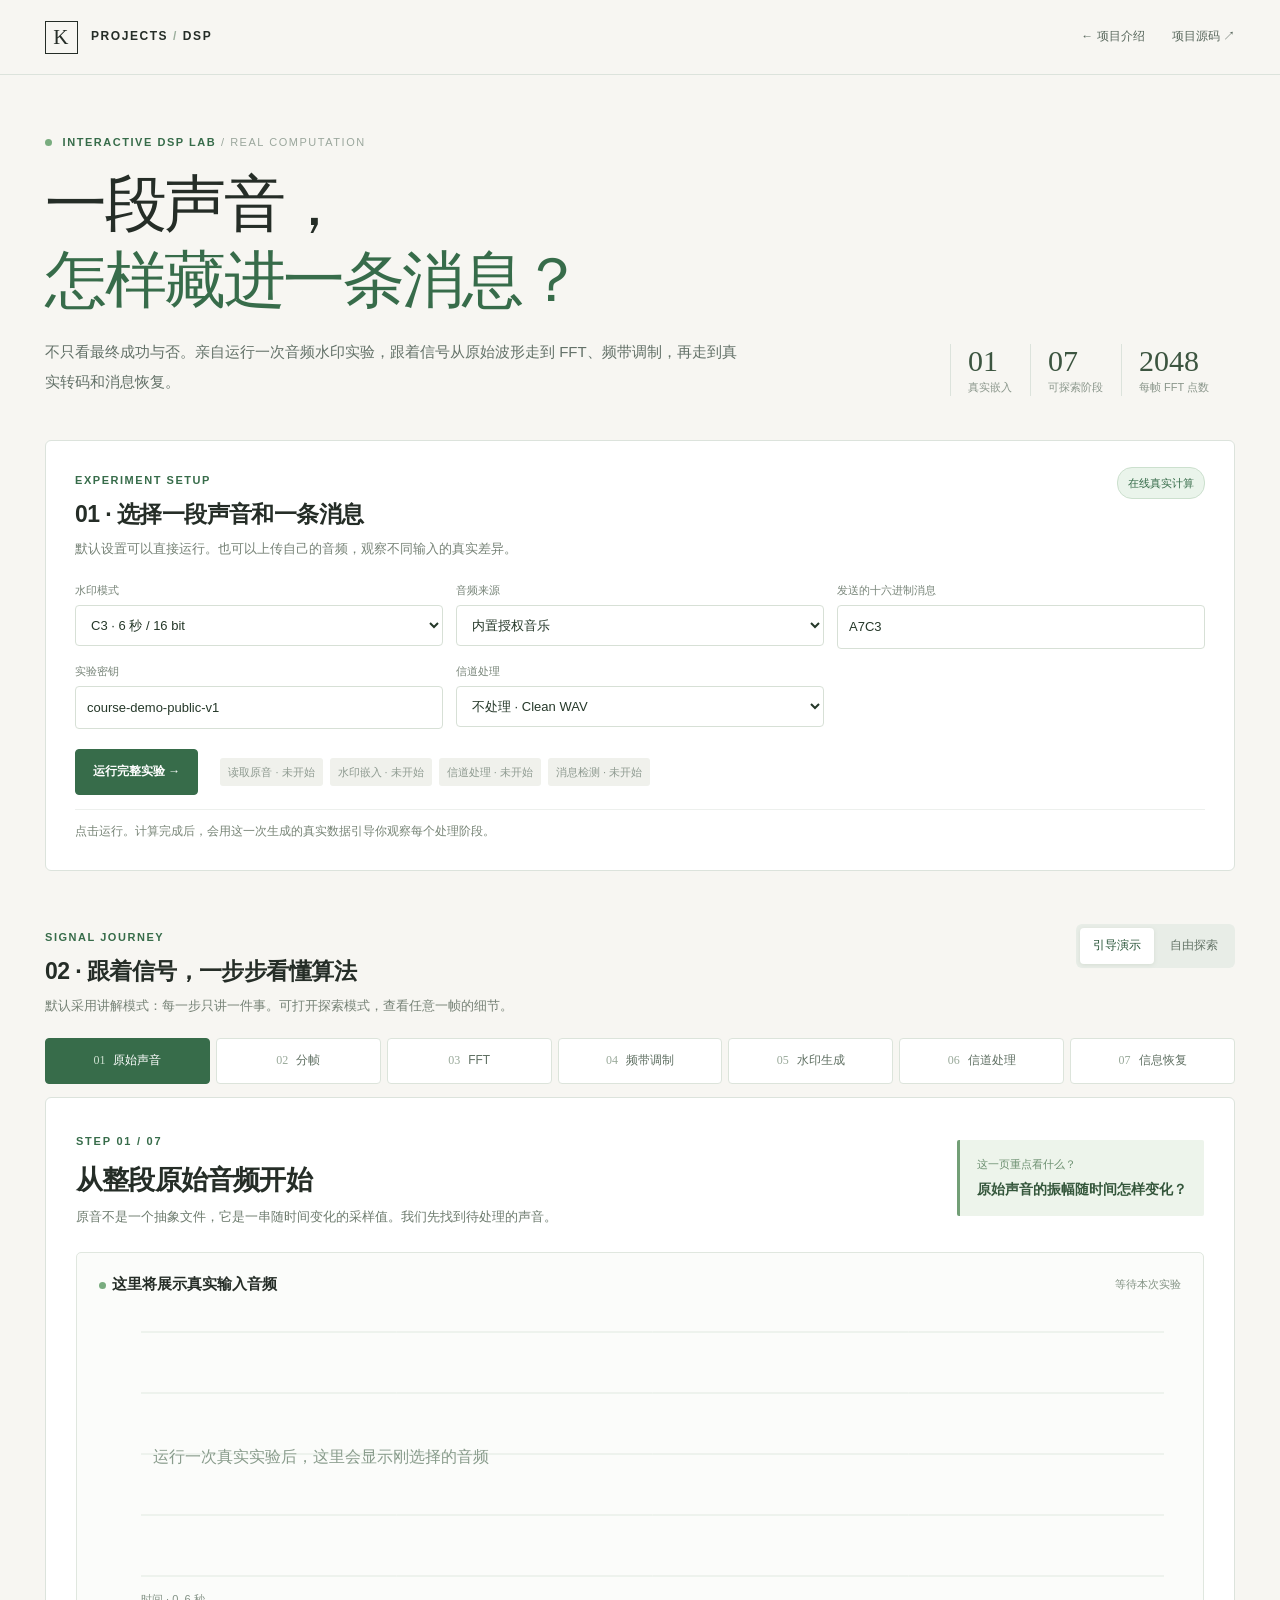
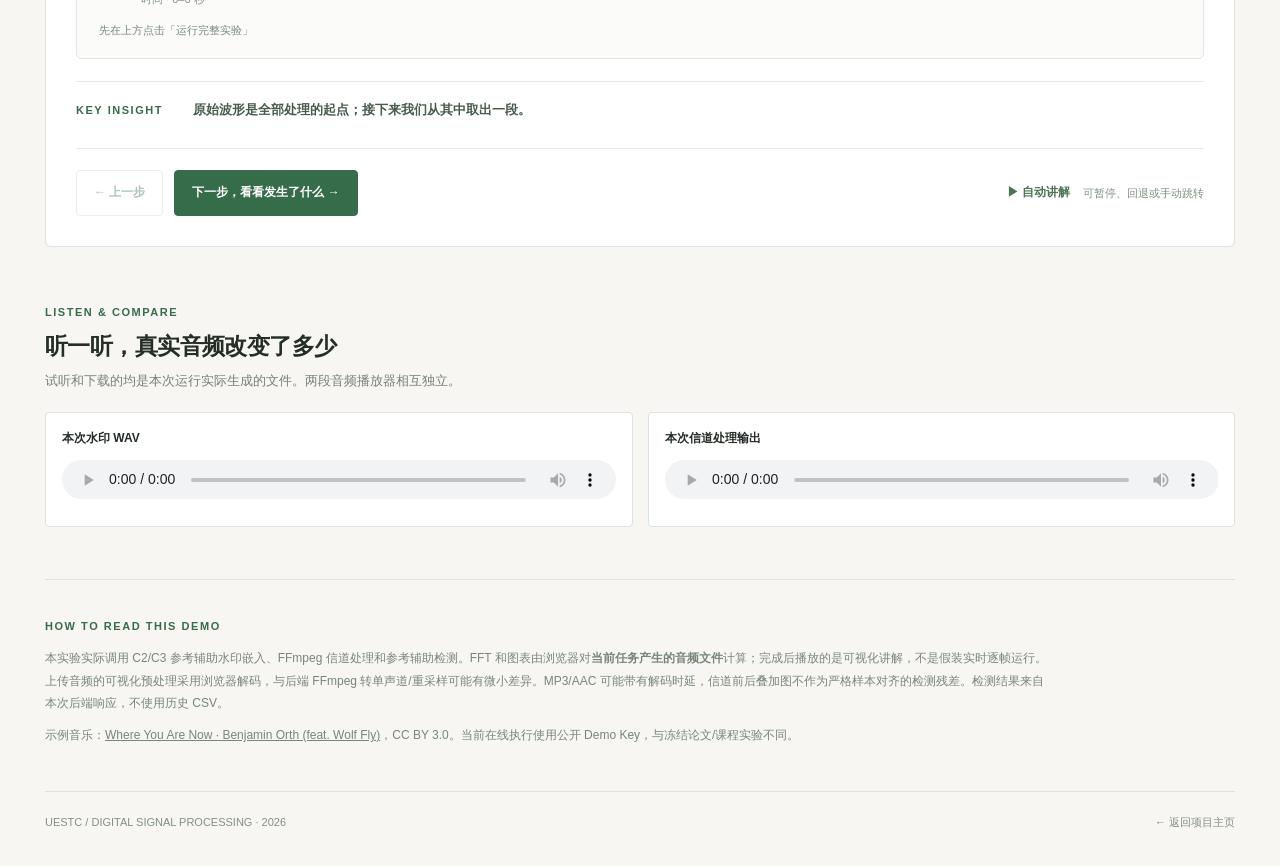
==== commit ef8ea988: "Bump guided lab assets after interaction fixes" ====
--- a/docs/lab.html
+++ b/docs/lab.html
@@ -4,8 +4,8 @@
 <meta name="color-scheme" content="light"><meta name="theme-color" content="#f7f6f2">
 <meta name="description" content="交互式 DSP 音频水印实验：亲自运行 C2/C3，沿着波形、分帧、FFT、频带能量、信道和检测看清每一步。">
 <title>可视化 DSP 实验台 | Audio Watermarking</title>
-<link rel="stylesheet" href="./lab-visual.css?v=4">
-<script src="./lab-visual.js?v=4" defer></script>
+<link rel="stylesheet" href="./lab-visual.css?v=5">
+<script src="./lab-visual.js?v=5" defer></script>
 </head><body>
 <a class="skip" href="#lab">跳转到实验台</a>
 <header class="header"><div class="shell topbar">
--- a/docs/lab-visual.css
+++ b/docs/lab-visual.css
@@ -8,3 +8,6 @@
 .now{display:flex;gap:18px;align-items:baseline;border-top:1px solid #e5eae3;margin-top:22px;padding:17px 0 7px}.now .eyebrow{min-width:99px}.now p{font-size:13px;color:#485b4d;margin:0;font-weight:600}.explore-panel{border:1px solid #dce5dc;background:#f7faf6;border-radius:4px;margin-top:16px;padding:16px}.explore-head{display:flex;justify-content:space-between;gap:12px;align-items:center}.explore-head strong{font-size:13px}.explore-head span{color:#7e8b7d;font-size:11px;margin-left:10px}.explore-controls{display:flex;gap:16px;align-items:end;margin-top:12px;flex-wrap:wrap}.explore-controls label{min-width:150px}.explore-controls .range-label{flex:1;min-width:230px}.explore-controls input[type=range]{accent-color:var(--green);height:30px}.explore-controls button{margin-bottom:5px}.stage-footer{border-top:1px solid #e5eae3;margin-top:21px;padding-top:21px;display:flex;justify-content:space-between;gap:20px;align-items:center}.navigation,.play-controls{display:flex;gap:11px;align-items:center}.play-controls span{font-size:11px;color:#819081}.text-btn{background:none;border:none;color:#4c7455;font-size:12px;font-weight:600;padding:8px 2px}.text-btn:hover{color:#264e30}.listen{padding:52px 0;border-bottom:1px solid var(--line)}.listen-grid{display:grid;grid-template-columns:1fr 1fr;gap:15px;margin-top:21px}.listen-grid>div{background:#fff;border:1px solid var(--line);padding:16px;border-radius:4px}.listen-grid b{display:block;font-size:12px}.listen-grid audio{display:block;width:100%;height:39px;margin:11px 0}.listen-grid a{font-size:11px;text-decoration:underline;color:#517b5c}.note{padding:35px 0;color:#798679;font-size:12px;line-height:1.9}.note p{max-width:1010px;margin:9px 0}.note a{text-decoration:underline}.footer{border-top:1px solid var(--line);display:flex;justify-content:space-between;padding:21px 0 35px;font-size:11px;color:#829083}
 @media(max-width:1040px){.opening-grid{display:block}.opening-stats{margin-top:24px}.journey-nav{display:flex;overflow-x:auto}.journey-step{flex:0 0 140px}.stage-explainer{align-items:flex-start}.stage-footer{flex-wrap:wrap}.config-grid{grid-template-columns:repeat(2,minmax(0,1fr))}}
 @media(max-width:700px){.shell{width:calc(100% - 30px)}.header{height:62px}.topbar nav{gap:12px}.opening{padding:31px 0}.opening h1{font-size:36px}.opening-stats{gap:10px}.opening-stats strong{font-size:24px}.config{padding:19px}.config-grid{grid-template-columns:1fr}.lab{margin-top:36px}.lab-top{display:block}.mode-switch{display:inline-flex;margin-top:15px}.stage{padding:16px}.stage-explainer{display:block}.stage-explainer h3{font-size:22px}.question{max-width:none;margin-top:15px}.visual{padding:13px}.hero-plot{height:230px}.transform{grid-template-columns:1fr}.transform-arrow{flex-direction:row;gap:10px}.transform-arrow b{transform:rotate(90deg)}.mini-chart canvas{height:125px}.ratio-grid{grid-template-columns:1fr 1fr}.ratio-arrow{display:none}.pair-heading{flex-wrap:wrap}.block-grid{grid-template-columns:repeat(3,minmax(0,1fr))}.now{display:block}.now p{margin-top:9px}.listen-grid{grid-template-columns:1fr}.footer{flex-wrap:wrap}.explore-head{align-items:flex-start;flex-direction:column}.explore-head span{margin-left:0}.stage-footer{flex-direction:column;align-items:stretch}.navigation{justify-content:space-between}.play-controls{justify-content:center}}
+
+/* Hidden sections must stay hidden despite authored grid/flex display rules. */
+[hidden]{display:none!important}
